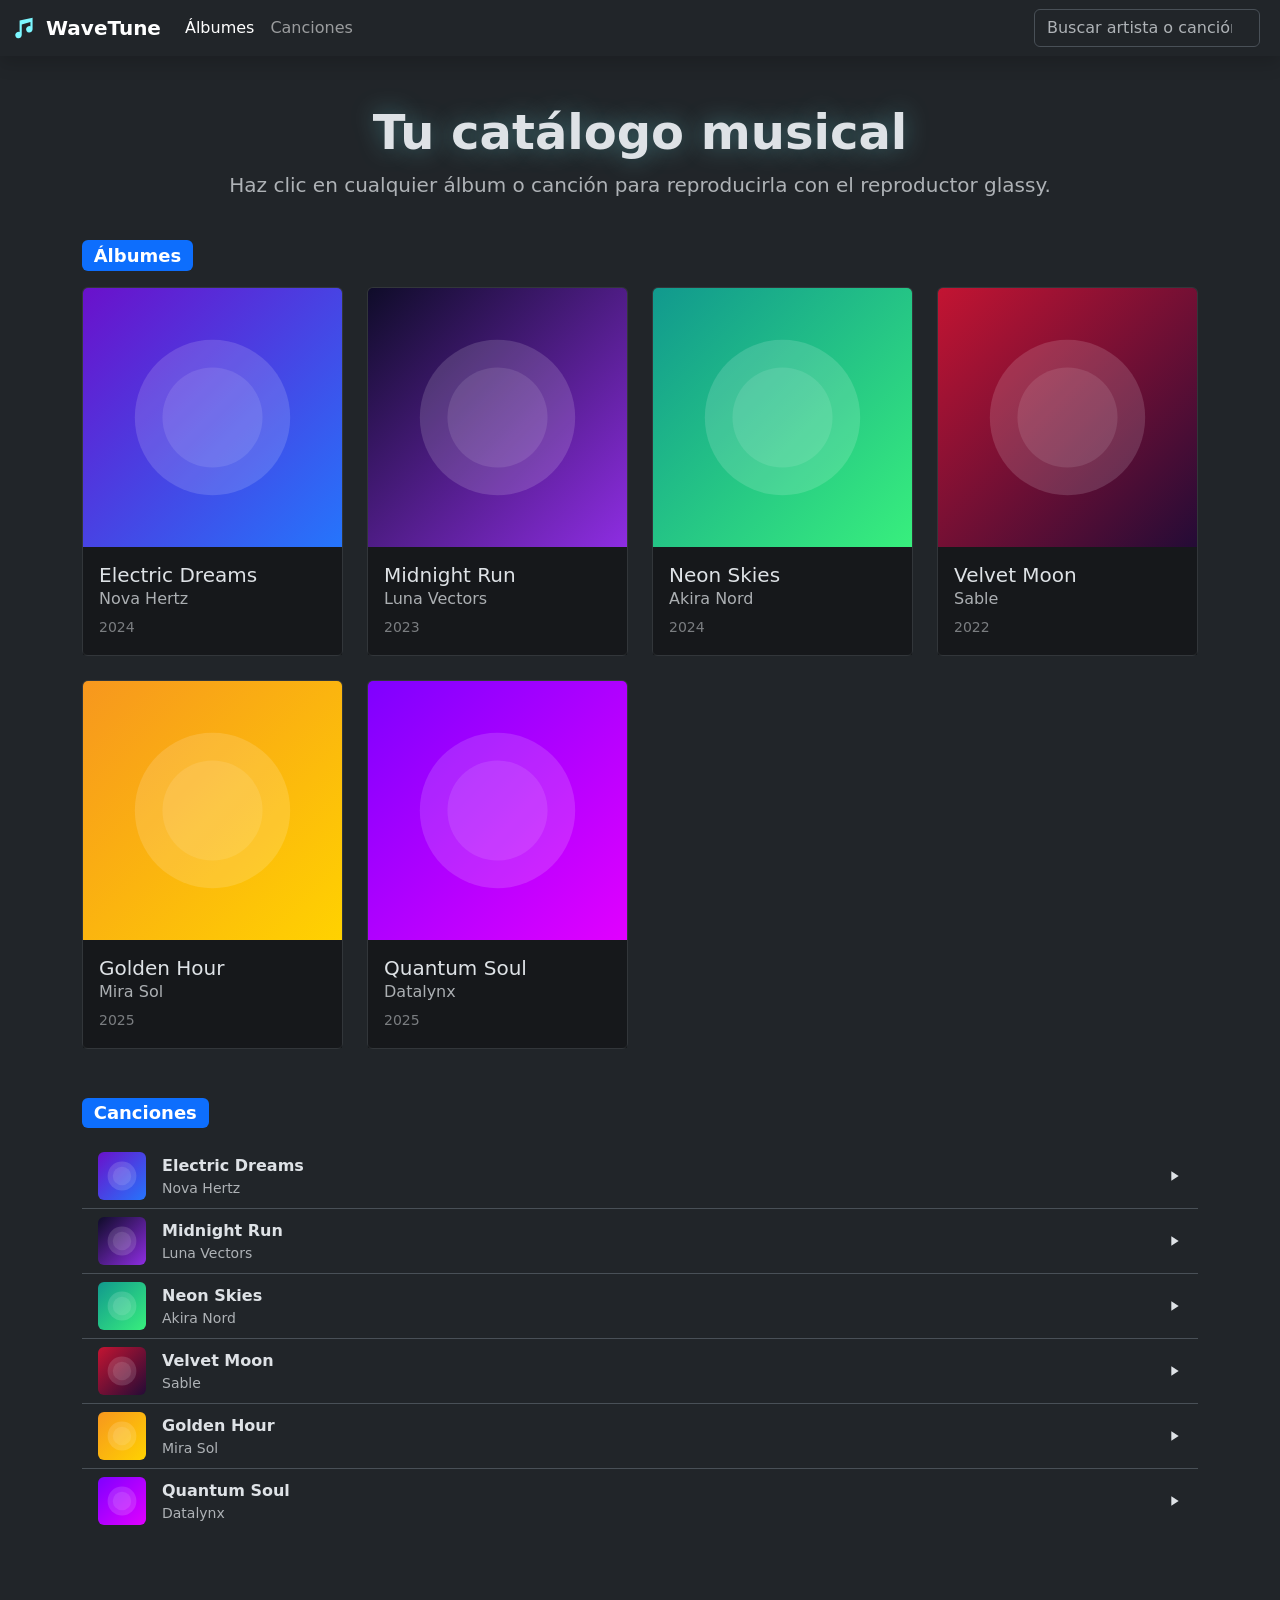
==== HTML/index.html @ 1a75ad68 "Initial commit: WaveTune" ====
<!doctype html>
<html lang="es" data-bs-theme="dark">
  <head>
    <meta charset="utf-8" />
    <meta name="viewport" content="width=device-width, initial-scale=1" />
    <meta
      name="description"
      content="WaveTune - catálogo musical con reproductor glassy"
    />
    <title>WaveTune · Música</title>
    <link
      href="../assets/dist/css/bootstrap.min.css"
      rel="stylesheet"
    />
    <link href="../css/music.css" rel="stylesheet" />
  </head>

  <body>
    <!-- Barra de navegación -->
    <nav class="navbar navbar-expand-md navbar-dark bg-dark sticky-top shadow">
      <div class="container-fluid">
        <a class="navbar-brand d-flex align-items-center gap-2" href="#">
          <svg width="26" height="26" viewBox="0 0 24 24" fill="#7cf7ff">
            <path d="M9 18.5a3 3 0 1 1-2-2.83V5l12-2.5v10.67a3 3 0 1 1-2-2.83V6.5L9 8.67z"/>
          </svg>
          <span class="fw-bold">WaveTune</span>
        </a>
        <button
          class="navbar-toggler"
          type="button"
          data-bs-toggle="collapse"
          data-bs-target="#nav"
          aria-controls="nav"
          aria-expanded="false"
          aria-label="Toggle navigation"
        >
          <span class="navbar-toggler-icon"></span>
        </button>
        <div class="collapse navbar-collapse" id="nav">
          <ul class="navbar-nav me-auto mb-2 mb-md-0">
            <li class="nav-item">
              <a class="nav-link active" aria-current="page" href="#albums">Álbumes</a>
            </li>
            <li class="nav-item">
              <a class="nav-link" href="#tracks">Canciones</a>
            </li>
          </ul>
          <form class="d-flex" role="search" onsubmit="return false">
            <input
              class="form-control me-2"
              id="buscar"
              type="search"
              placeholder="Buscar artista o canción"
              aria-label="Buscar"
            />
          </form>
        </div>
      </div>
    </nav>

    <main class="container py-4">
      <header class="py-4 text-center">
        <h1 class="display-5 fw-bold text-glow">Tu catálogo musical</h1>
        <p class="lead text-body-secondary">
          Haz clic en cualquier álbum o canción para reproducirla con el
          reproductor glassy.
        </p>
      </header>

      <!-- Sección Álbumes -->
      <section id="albums">
        <h2 class="h4 section-title mb-3">
          <span class="badge text-bg-primary">Álbumes</span>
        </h2>
        <div id="albumGrid" class="row row-cols-2 row-cols-md-3 row-cols-lg-4 g-4"></div>
      </section>

      <!-- Sección Canciones -->
      <section id="tracks" class="mt-5">
        <h2 class="h4 section-title mb-3">
          <span class="badge text-bg-primary">Canciones</span>
        </h2>
        <div id="trackList" class="list-group list-group-flush"></div>
      </section>
    </main>

    <!-- Reproductor glassy (fijo abajo) -->
    <div id="player" class="glass-player">
      <div class="glass-player__art">
        <img id="pArt" src="" alt="" draggable="false" />
      </div>
      <div class="glass-player__info">
        <div id="pTitle" class="fw-semibold">Elige una canción</div>
        <div id="pArtist" class="text-body-secondary small">—</div>
      </div>
      <div class="glass-player__controls">
        <button id="pPrev" class="gbtn" type="button" aria-label="Anterior">
          <svg width="20" height="20" viewBox="0 0 24 24" fill="currentColor"><path d="M6 6h2v12H6zM18 6l-8 6 8 6z"/></svg>
        </button>
        <button id="pPlay" class="gbtn gbtn--play" type="button" aria-label="Reproducir">
          <svg id="iPlay" width="24" height="24" viewBox="0 0 24 24" fill="currentColor"><path d="M8 5v14l11-7z"/></svg>
          <svg id="iPause" width="24" height="24" viewBox="0 0 24 24" fill="currentColor" style="display:none"><path d="M6 5h4v14H6zM14 5h4v14h-4z"/></svg>
        </button>
        <button id="pNext" class="gbtn" type="button" aria-label="Siguiente">
          <svg width="20" height="20" viewBox="0 0 24 24" fill="currentColor"><path d="M16 6h2v12h-2zM6 6l8 6-8 6z"/></svg>
        </button>
      </div>
      <div class="glass-player__timeline">
        <span id="pCurrent" class="time">0:00</span>
        <input id="pSeek" type="range" min="0" max="100" value="0" aria-label="Progreso" />
        <span id="pDuration" class="time">0:00</span>
      </div>
      <div class="glass-player__mute">
        <button id="pMute" class="gbtn" type="button" aria-label="Silenciar">
          <svg id="iVol" width="20" height="20" viewBox="0 0 24 24" fill="currentColor"><path d="M3 9v6h4l5 5V4L7 9H3z"/><path d="M16 8a5 5 0 0 1 0 8"/></svg>
          <svg id="iMute" width="20" height="20" viewBox="0 0 24 24" fill="currentColor" style="display:none"><path d="M3 9v6h4l5 5V4L7 9H3z"/><path d="M16 8l6 8M22 8l-6 8"/></svg>
        </button>
      </div>
    </div>

    <audio id="audio" preload="metadata"></audio>

    <script src="../assets/dist/js/bootstrap.bundle.min.js"></script>
    <script src="../js/catalog.js"></script>
    <script src="../js/music-player.js"></script>
  </body>
</html>
---- css/music.css ----
/* Estilos personalizados WaveTune */

body {
  padding-bottom: 120px; /* espacio para el reproductor fijo */
}

.text-glow {
  text-shadow: 0 0 24px rgba(124, 247, 255, 0.35);
}

.brand-icon {
  filter: drop-shadow(0 0 8px rgba(124, 247, 255, 0.6));
}

/* Tarjetas de álbum */
.album-card {
  cursor: pointer;
  transition: transform 0.18s ease, box-shadow 0.18s ease, border-color 0.18s ease;
  border: 1px solid rgba(255, 255, 255, 0.08);
}
.album-card:hover,
.album-card:focus-visible {
  transform: translateY(-4px);
  border-color: rgba(124, 247, 255, 0.45);
  box-shadow: 0 10px 30px rgba(0, 0, 0, 0.45);
}
.album-card img {
  height: 100%;
  object-fit: cover;
  aspect-ratio: 1 / 1;
}
.album-card .card-body {
  background: rgba(0, 0, 0, 0.35);
}

/* Item de canción */
.track-item {
  cursor: pointer;
}
.track-item.active {
  background: var(--bs-primary);
  border-color: var(--bs-primary);
}

/* ----------------------------------------------
   REPRODUCTOR GLASSY
---------------------------------------------- */
.glass-player {
  --glow: rgba(60, 60, 80, 0.9);
  --glow2: rgba(30, 30, 45, 0.95);

  position: fixed;
  left: 50%;
  bottom: 14px;
  transform: translateX(-50%);
  width: min(720px, calc(100vw - 28px));
  display: grid;
  grid-template-columns: auto 1fr auto;
  grid-template-areas:
    "art info mute"
    "art controls mute"
    "art timeline mute";
  gap: 4px 16px;
  align-items: center;
  padding: 12px 18px;
  border-radius: 22px;
  border: 1px solid rgba(255, 255, 255, 0.16);
  background:
    radial-gradient(120% 160% at 15% 0%, var(--glow) 0%, transparent 55%),
    radial-gradient(120% 160% at 85% 100%, var(--glow2) 0%, transparent 55%),
    rgba(24, 24, 32, 0.62);
  backdrop-filter: blur(18px) saturate(150%);
  -webkit-backdrop-filter: blur(18px) saturate(150%);
  box-shadow: 0 18px 50px rgba(0, 0, 0, 0.55);
  transition: background 0.6s ease, opacity 0.35s ease, transform 0.35s ease;
  opacity: 0;
  pointer-events: none;
  z-index: 1050;
}
.glass-player--active {
  opacity: 1;
  pointer-events: auto;
}

.glass-player__art {
  grid-area: art;
}
.glass-player__art img {
  width: 76px;
  height: 76px;
  border-radius: 16px;
  object-fit: cover;
  box-shadow: 0 6px 18px var(--glow);
}

.glass-player__info {
  grid-area: info;
  min-width: 0;
  overflow: hidden;
  text-overflow: ellipsis;
  white-space: nowrap;
}

.glass-player__controls {
  grid-area: controls;
  display: flex;
  align-items: center;
  gap: 10px;
}

.glass-player__timeline {
  grid-area: timeline;
  display: flex;
  align-items: center;
  gap: 10px;
}
.glass-player__timeline .time {
  font-size: 0.75rem;
  opacity: 0.8;
  font-variant-numeric: tabular-nums;
}
#pSeek {
  flex: 1;
  accent-color: var(--bs-primary);
}

.glass-player__mute {
  grid-area: mute;
  display: flex;
  justify-content: flex-end;
}

/* Botones del player */
.gbtn {
  display: inline-flex;
  align-items: center;
  justify-content: center;
  border: none;
  border-radius: 50%;
  color: #fff;
  background: rgba(255, 255, 255, 0.1);
  width: 40px;
  height: 40px;
  transition: background 0.15s ease, transform 0.15s ease;
}
.gbtn:hover {
  background: rgba(255, 255, 255, 0.2);
  transform: scale(1.06);
}
.gbtn--play {
  width: 52px;
  height: 52px;
  background: linear-gradient(135deg, var(--glow), var(--glow2));
  box-shadow: 0 6px 20px var(--glow);
}

@media (max-width: 576px) {
  .glass-player {
    grid-template-areas:
      "art info mute"
      "art timeline timeline"
      "art controls mute";
  }
  .gbtn--play {
    width: 44px;
    height: 44px;
  }
}
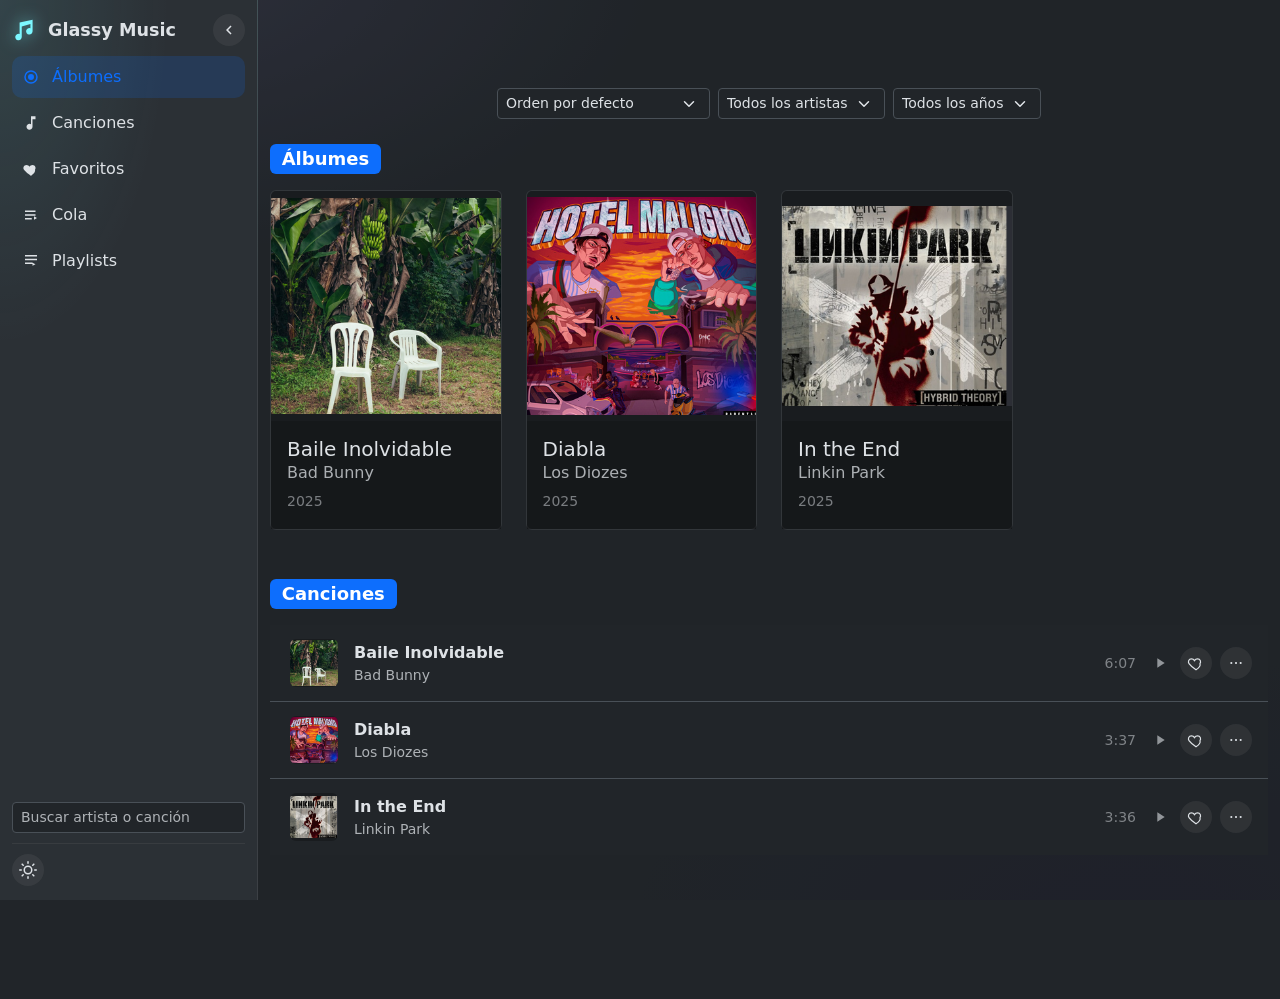
==== commit b0b8e15f: "Reestructurar WaveTune: catálogo real, PWA y reproductor completo - Sustituye los 6 álbumes de demos" ====
--- a/HTML/index.html
+++ b/HTML/index.html
@@ -7,7 +7,9 @@
       name="description"
       content="WaveTune - catálogo musical con reproductor glassy"
     />
-    <title>WaveTune · Música</title>
+    <meta name="theme-color" content="#181820" />
+    <title>Glassy_Music · Música</title>
+    <link rel="manifest" href="../manifest.webmanifest" />
     <link
       href="../assets/dist/css/bootstrap.min.css"
       rel="stylesheet"
@@ -16,56 +18,186 @@
   </head>
 
   <body>
-    <!-- Barra de navegación -->
-    <nav class="navbar navbar-expand-md navbar-dark bg-dark sticky-top shadow">
-      <div class="container-fluid">
-        <a class="navbar-brand d-flex align-items-center gap-2" href="#">
-          <svg width="26" height="26" viewBox="0 0 24 24" fill="#7cf7ff">
+    <!-- Barra lateral de navegación -->
+    <aside id="sidebar" class="sidebar" aria-label="Navegación principal">
+      <div class="sidebar__head">
+        <a class="sidebar__brand" href="#albums">
+          <svg class="brand-icon" width="26" height="26" viewBox="0 0 24 24" fill="#7cf7ff" aria-hidden="true">
             <path d="M9 18.5a3 3 0 1 1-2-2.83V5l12-2.5v10.67a3 3 0 1 1-2-2.83V6.5L9 8.67z"/>
           </svg>
-          <span class="fw-bold">WaveTune</span>
+          <span class="sidebar__label fw-bold">Glassy Music</span>
         </a>
         <button
-          class="navbar-toggler"
+          id="btnSidebar"
+          class="icon-btn sidebar__toggle"
           type="button"
-          data-bs-toggle="collapse"
-          data-bs-target="#nav"
-          aria-controls="nav"
-          aria-expanded="false"
-          aria-label="Toggle navigation"
+          aria-controls="sidebar"
+          aria-expanded="true"
+          aria-label="Plegar la barra lateral"
+          title="Plegar la barra lateral"
         >
-          <span class="navbar-toggler-icon"></span>
-        </button>
-        <div class="collapse navbar-collapse" id="nav">
-          <ul class="navbar-nav me-auto mb-2 mb-md-0">
-            <li class="nav-item">
-              <a class="nav-link active" aria-current="page" href="#albums">Álbumes</a>
-            </li>
-            <li class="nav-item">
-              <a class="nav-link" href="#tracks">Canciones</a>
-            </li>
-          </ul>
-          <form class="d-flex" role="search" onsubmit="return false">
-            <input
-              class="form-control me-2"
-              id="buscar"
-              type="search"
-              placeholder="Buscar artista o canción"
-              aria-label="Buscar"
-            />
-          </form>
-        </div>
-      </div>
-    </nav>
+          <svg width="18" height="18" viewBox="0 0 24 24" fill="currentColor" aria-hidden="true">
+            <path d="M15.4 7.4 14 6l-6 6 6 6 1.4-1.4L10.8 12z"/>
+          </svg>
+        </button>
+      </div>
+
+      <div class="sidebar__body">
+        <ul class="sidebar__list">
+          <li>
+            <a class="sidebar__link active" aria-current="page" href="#albums" data-label="Álbumes">
+              <svg width="18" height="18" viewBox="0 0 24 24" fill="currentColor" aria-hidden="true">
+                <path d="M12 3a9 9 0 1 0 0 18 9 9 0 0 0 0-18zm0 16a7 7 0 1 1 0-14 7 7 0 0 1 0 14zm0-11a4 4 0 1 0 0 8 4 4 0 0 0 0-8z"/>
+              </svg>
+              <span class="sidebar__label">Álbumes</span>
+            </a>
+          </li>
+          <li>
+            <a class="sidebar__link" href="#tracks" data-label="Canciones">
+              <svg width="18" height="18" viewBox="0 0 24 24" fill="currentColor" aria-hidden="true">
+                <path d="M12 3v10.55A4 4 0 1 0 14 17V7h4V3h-6z"/>
+              </svg>
+              <span class="sidebar__label">Canciones</span>
+            </a>
+          </li>
+          <li>
+            <button
+              class="sidebar__link"
+              id="navFavs"
+              type="button"
+              aria-pressed="false"
+              data-label="Favoritos"
+              title="Mostrar solo favoritos"
+            >
+              <svg width="18" height="18" viewBox="0 0 24 24" fill="currentColor" aria-hidden="true">
+                <path d="M12 21s-6.7-4.35-9.33-8.06C.9 10.36 2.4 6.5 5.9 6.5c1.9 0 3.3 1.05 4.1 2.35.8-1.3 2.2-2.35 4.1-2.35 3.5 0 5 3.86 3.23 6.44C18.7 16.65 12 21 12 21z"/>
+              </svg>
+              <span class="sidebar__label">Favoritos</span>
+            </button>
+          </li>
+          <li>
+            <button
+              class="sidebar__link"
+              id="btnQueue"
+              type="button"
+              data-bs-toggle="offcanvas"
+              data-bs-target="#offcanvasQueue"
+              aria-controls="offcanvasQueue"
+              data-label="Cola"
+            >
+              <svg width="18" height="18" viewBox="0 0 24 24" fill="currentColor" aria-hidden="true">
+                <path d="M4 6h14v2H4V6zm0 5h14v2H4v-2zm0 5h9v2H4v-2zm12-2.5 4 2.4-4 2.4v-4.8z"/>
+              </svg>
+              <span class="sidebar__label">Cola</span>
+              <span id="queueBadge" class="badge rounded-pill text-bg-primary ms-auto" style="display:none">0</span>
+            </button>
+          </li>
+          <li>
+            <button
+              class="sidebar__link"
+              type="button"
+              data-bs-toggle="offcanvas"
+              data-bs-target="#offcanvasPlaylists"
+              aria-controls="offcanvasPlaylists"
+              data-label="Playlists"
+            >
+              <svg width="18" height="18" viewBox="0 0 24 24" fill="currentColor" aria-hidden="true">
+                <path d="M4 6h16V4H4zM4 11h16V9H4zM4 16h10v-2H4zM14 18.2v-4l4 2z"/>
+              </svg>
+              <span class="sidebar__label">Playlists</span>
+            </button>
+          </li>
+        </ul>
+      </div>
+
+      <form class="sidebar__search" role="search" onsubmit="return false">
+        <button
+          id="btnSearchMini"
+          class="icon-btn sidebar__mini"
+          type="button"
+          data-label="Buscar"
+          aria-label="Buscar"
+          title="Buscar"
+          tabindex="-1"
+        >
+          <svg width="18" height="18" viewBox="0 0 24 24" fill="none" stroke="currentColor" stroke-width="2" stroke-linecap="round" aria-hidden="true">
+            <circle cx="11" cy="11" r="7"/>
+            <path d="m20 20-3.6-3.6"/>
+          </svg>
+        </button>
+        <input
+          class="form-control form-control-sm sidebar__input"
+          id="buscar"
+          type="search"
+          placeholder="Buscar artista o canción"
+          aria-label="Buscar"
+        />
+      </form>
+
+      <div class="sidebar__foot">
+        <button
+          id="btnTheme"
+          class="icon-btn"
+          type="button"
+          data-label="Cambiar tema"
+          aria-label="Cambiar entre tema claro y oscuro"
+          title="Cambiar tema"
+        >
+          <svg id="iSun" width="18" height="18" viewBox="0 0 24 24" fill="none" stroke="currentColor" stroke-width="2" stroke-linecap="round">
+            <circle cx="12" cy="12" r="5" fill="none"/>
+            <path d="M12 1v2M12 21v2M4.22 4.22l1.42 1.42M18.36 18.36l1.42 1.42M1 12h2M21 12h2M4.22 19.78l1.42-1.42M18.36 5.64l1.42-1.42"/>
+          </svg>
+          <svg id="iMoon" width="18" height="18" viewBox="0 0 24 24" fill="none" stroke="currentColor" stroke-width="2" stroke-linecap="round" stroke-linejoin="round" style="display:none">
+            <path d="M21 12.79A9 9 0 1 1 11.21 3 7 7 0 0 0 21 12.79z"/>
+          </svg>
+        </button>
+      </div>
+    </aside>
+    <div id="sbBackdrop" class="sidebar-backdrop" hidden></div>
+    <button
+      id="btnSidebarFab"
+      class="icon-btn sidebar-fab"
+      type="button"
+      aria-controls="sidebar"
+      aria-expanded="false"
+      aria-label="Abrir la barra lateral"
+      title="Abrir menú"
+    >
+      <svg width="20" height="20" viewBox="0 0 24 24" fill="currentColor" aria-hidden="true">
+        <path d="M3 6h18v2H3V6zm0 5h18v2H3v-2zm0 5h18v2H3v-2z"/>
+      </svg>
+    </button>
 
     <main class="container py-4">
       <header class="py-4 text-center">
-        <h1 class="display-5 fw-bold text-glow">Tu catálogo musical</h1>
         <p class="lead text-body-secondary">
-          Haz clic en cualquier álbum o canción para reproducirla con el
-          reproductor glassy.
+
         </p>
       </header>
+
+      <!-- Filtros y ordenación -->
+      <div class="row g-2 justify-content-center mb-4 filter-bar" role="group" aria-label="Filtros y ordenación">
+        <div class="col-auto">
+          <select id="fSort" class="form-select form-select-sm" aria-label="Ordenar">
+            <option value="default">Orden por defecto</option>
+            <option value="title">Título A-Z</option>
+            <option value="artist">Artista A-Z</option>
+            <option value="year-desc">Año (recientes primero)</option>
+            <option value="year-asc">Año (antiguos primero)</option>
+            <option value="duration">Duración</option>
+          </select>
+        </div>
+        <div class="col-auto">
+          <select id="fArtist" class="form-select form-select-sm" aria-label="Filtrar por artista">
+            <option value="">Todos los artistas</option>
+          </select>
+        </div>
+        <div class="col-auto">
+          <select id="fYear" class="form-select form-select-sm" aria-label="Filtrar por año">
+            <option value="">Todos los años</option>
+          </select>
+        </div>
+      </div>
 
       <!-- Sección Álbumes -->
       <section id="albums">
@@ -85,40 +217,102 @@
     </main>
 
     <!-- Reproductor glassy (fijo abajo) -->
-    <div id="player" class="glass-player">
+    <div id="player" class="glass-player" role="region" aria-label="Reproductor">
+      <button id="pExpandToggle" class="gbtn glass-player__expand-toggle" type="button" aria-label="Ampliar reproductor" title="Ampliar reproductor" aria-expanded="false" aria-controls="player">
+        <svg id="iExpand" width="20" height="20" viewBox="0 0 24 24" fill="none" stroke="currentColor" stroke-width="2.4" stroke-linecap="round" stroke-linejoin="round" aria-hidden="true">
+          <polyline points="6 15 12 9 18 15"/>
+        </svg>
+        <svg id="iCollapse" width="20" height="20" viewBox="0 0 24 24" fill="none" stroke="currentColor" stroke-width="2.4" stroke-linecap="round" stroke-linejoin="round" style="display:none" aria-hidden="true">
+          <polyline points="6 9 12 15 18 9"/>
+        </svg>
+      </button>
+
+      <!-- Cola upcoming: solo visible en el layout ampliado -->
+      <div class="glass-player__queue" id="pQueuePanel">
+        <h2 class="glass-player__queue-title">A continuación</h2>
+        <div id="pQueueList" class="glass-player__queue-list"></div>
+      </div>
+
       <div class="glass-player__art">
-        <img id="pArt" src="" alt="" draggable="false" />
+        <img id="pArt" src="" alt="Portada del álbum" draggable="false" tabindex="0" role="button" aria-label="Ampliar reproductor" />
+        <span id="pLive" class="visually-hidden" aria-live="polite"></span>
       </div>
       <div class="glass-player__info">
         <div id="pTitle" class="fw-semibold">Elige una canción</div>
         <div id="pArtist" class="text-body-secondary small">—</div>
       </div>
       <div class="glass-player__controls">
+        <button id="pShuffle" class="gbtn" type="button" aria-label="Aleatorio" title="Aleatorio desactivado" aria-pressed="false">
+          <svg width="20" height="20" viewBox="0 0 24 24" fill="currentColor" aria-hidden="true">
+            <path d="M10.59 9.17 5.41 4 4 5.41l5.17 5.17 1.42-1.41zM14.5 4l2.04 2.04L4 18.59 5.41 20 17.96 7.46 20 9.5V4h-5.5zm.33 9.41-1.41 1.41 3.13 3.13L14.5 20H20v-5.5l-2.04 2.04-3.13-3.13z"/>
+          </svg>
+        </button>
         <button id="pPrev" class="gbtn" type="button" aria-label="Anterior">
-          <svg width="20" height="20" viewBox="0 0 24 24" fill="currentColor"><path d="M6 6h2v12H6zM18 6l-8 6 8 6z"/></svg>
+          <svg width="20" height="20" viewBox="0 0 24 24" fill="currentColor" aria-hidden="true"><path d="M6 6h2v12H6zM18 6l-8 6 8 6z"/></svg>
         </button>
         <button id="pPlay" class="gbtn gbtn--play" type="button" aria-label="Reproducir">
-          <svg id="iPlay" width="24" height="24" viewBox="0 0 24 24" fill="currentColor"><path d="M8 5v14l11-7z"/></svg>
-          <svg id="iPause" width="24" height="24" viewBox="0 0 24 24" fill="currentColor" style="display:none"><path d="M6 5h4v14H6zM14 5h4v14h-4z"/></svg>
+          <svg id="iPlay" width="24" height="24" viewBox="0 0 24 24" fill="currentColor" aria-hidden="true"><path d="M8 5v14l11-7z"/></svg>
+          <svg id="iPause" width="24" height="24" viewBox="0 0 24 24" fill="currentColor" style="display:none" aria-hidden="true"><path d="M6 5h4v14H6zM14 5h4v14h-4z"/></svg>
         </button>
         <button id="pNext" class="gbtn" type="button" aria-label="Siguiente">
-          <svg width="20" height="20" viewBox="0 0 24 24" fill="currentColor"><path d="M16 6h2v12h-2zM6 6l8 6-8 6z"/></svg>
-        </button>
+          <svg width="20" height="20" viewBox="0 0 24 24" fill="currentColor" aria-hidden="true"><path d="M16 6h2v12h-2zM6 6l8 6-8 6z"/></svg>
+        </button>
+        <button id="pRepeat" class="gbtn" type="button" aria-label="Repetición" title="Repetición desactivada" aria-pressed="false">
+          <svg width="20" height="20" viewBox="0 0 24 24" fill="currentColor" aria-hidden="true">
+            <path d="M7 7h10v3l4-4-4-4v3H5v6h2V7zm10 10H7v-3l-4 4 4 4v-3h12v-6h-2v4z"/>
+          </svg>
+          <span id="pRepeatOne" class="gbtn__badge" style="display:none" aria-hidden="true">1</span>
+        </button>
+      </div>
+      <div class="glass-player__viz">
+        <canvas id="pViz" aria-hidden="true"></canvas>
       </div>
       <div class="glass-player__timeline">
         <span id="pCurrent" class="time">0:00</span>
         <input id="pSeek" type="range" min="0" max="100" value="0" aria-label="Progreso" />
         <span id="pDuration" class="time">0:00</span>
       </div>
-      <div class="glass-player__mute">
+      <div class="glass-player__side">
+        <input id="pVol" type="range" min="0" max="100" value="80" aria-label="Volumen" title="Volumen" />
         <button id="pMute" class="gbtn" type="button" aria-label="Silenciar">
-          <svg id="iVol" width="20" height="20" viewBox="0 0 24 24" fill="currentColor"><path d="M3 9v6h4l5 5V4L7 9H3z"/><path d="M16 8a5 5 0 0 1 0 8"/></svg>
-          <svg id="iMute" width="20" height="20" viewBox="0 0 24 24" fill="currentColor" style="display:none"><path d="M3 9v6h4l5 5V4L7 9H3z"/><path d="M16 8l6 8M22 8l-6 8"/></svg>
+          <svg id="iVol" width="20" height="20" viewBox="0 0 24 24" fill="currentColor" aria-hidden="true"><path d="M3 9v6h4l5 5V4L7 9H3z"/><path d="M16 8a5 5 0 0 1 0 8"/></svg>
+          <svg id="iMute" width="20" height="20" viewBox="0 0 24 24" fill="currentColor" style="display:none" aria-hidden="true"><path d="M3 9v6h4l5 5V4L7 9H3z"/><path d="M16 8l6 8M22 8l-6 8"/></svg>
         </button>
       </div>
     </div>
 
+    <!-- Cola de reproducción -->
+    <div class="offcanvas offcanvas-end" tabindex="-1" id="offcanvasQueue" aria-labelledby="offcanvasQueueLabel">
+      <div class="offcanvas-header">
+        <h5 class="offcanvas-title" id="offcanvasQueueLabel">Cola de reproducción</h5>
+        <button type="button" class="btn-close" data-bs-dismiss="offcanvas" aria-label="Cerrar"></button>
+      </div>
+      <div class="offcanvas-body">
+        <p class="small text-body-secondary">Arrastra para reordenar las canciones.</p>
+        <ul id="queueList" class="list-unstyled queue-list m-0"></ul>
+      </div>
+    </div>
+
+    <!-- Playlists -->
+    <div class="offcanvas offcanvas-end" tabindex="-1" id="offcanvasPlaylists" aria-labelledby="offcanvasPlaylistsLabel">
+      <div class="offcanvas-header">
+        <h5 class="offcanvas-title" id="offcanvasPlaylistsLabel">Mis playlists</h5>
+        <button type="button" class="btn-close" data-bs-dismiss="offcanvas" aria-label="Cerrar"></button>
+      </div>
+      <div class="offcanvas-body">
+        <div class="input-group input-group-sm mb-2">
+          <input id="plName" class="form-control" type="text" placeholder="Nombre de la playlist" aria-label="Nombre de la playlist" />
+          <button id="plCreate" class="btn btn-primary" type="button">Crear</button>
+        </div>
+        <p id="plPending" class="small text-body-secondary d-none mb-2"></p>
+        <div id="plList"></div>
+      </div>
+    </div>
+
+    <div id="wtToast" class="wt-toast" role="status" aria-live="polite"></div>
+
     <audio id="audio" preload="metadata"></audio>
+    <audio id="preload" preload="auto"></audio>
 
     <script src="../assets/dist/js/bootstrap.bundle.min.js"></script>
     <script src="../js/catalog.js"></script>
--- a/css/music.css
+++ b/css/music.css
@@ -1,7 +1,234 @@
 /* Estilos personalizados WaveTune */
 
+:root {
+  --sb-w: 258px;        /* ancho de la barra lateral desplegada */
+  --sb-mini: 68px;      /* ancho de la barra lateral plegada */
+  --sb-shift: var(--sb-w);
+  --sb-ease: 0.22s cubic-bezier(0.4, 0, 0.2, 1);
+  --glow: rgba(60, 60, 80, 0.9);
+  --glow2: rgba(30, 30, 45, 0.95);
+}
+
+html.sb-collapsed {
+  --sb-shift: var(--sb-mini);
+}
+
+html,
 body {
+  min-height: 100%;
+}
+
+body {
+  position: relative;
+  padding-left: var(--sb-shift);
   padding-bottom: 120px; /* espacio para el reproductor fijo */
+  transition: padding-left var(--sb-ease);
+  isolation: isolate;
+}
+
+/* Fondo ambiental: sigue los colores dominantes del álbum actual,
+   igual que el degradado del reproductor glassy */
+body::before {
+  content: "";
+  position: fixed;
+  inset: 0;
+  z-index: -1;
+  background:
+    radial-gradient(65% 55% at 12% -5%, var(--glow) 0%, transparent 60%),
+    radial-gradient(65% 55% at 88% 105%, var(--glow2) 0%, transparent 60%),
+    var(--bs-body-bg, #121212);
+  opacity: 0.55;
+  transition: background 0.8s ease;
+  pointer-events: none;
+}
+
+/* ----------------------------------------------
+   BARRA LATERAL
+---------------------------------------------- */
+.sidebar {
+  position: fixed;
+  top: 0;
+  bottom: 0;
+  left: 0;
+  z-index: 1040;
+  width: var(--sb-w);
+  display: flex;
+  flex-direction: column;
+  gap: 10px;
+  padding: 14px 12px;
+  overflow: hidden;
+  border-right: 1px solid rgba(255, 255, 255, 0.08);
+  background:
+    radial-gradient(120% 70% at 0% 0%, rgba(124, 247, 255, 0.1) 0%, transparent 55%),
+    var(--bs-tertiary-bg);
+  transition: width var(--sb-ease), transform var(--sb-ease), box-shadow var(--sb-ease);
+}
+
+.sidebar__head {
+  flex: 0 0 auto;
+  display: flex;
+  align-items: center;
+  gap: 8px;
+}
+
+.sidebar__brand {
+  display: flex;
+  align-items: center;
+  gap: 10px;
+  min-width: 0;
+  font-size: 1.1rem;
+  color: inherit;
+  text-decoration: none;
+}
+
+.sidebar__toggle {
+  margin-left: auto;
+  transition: transform var(--sb-ease);
+}
+
+html.sb-collapsed .sidebar {
+  width: var(--sb-mini);
+}
+
+html.sb-collapsed .sidebar__toggle {
+  transform: rotate(180deg);
+}
+
+/* Etiquetas de texto: se pliegan a ancho 0 */
+.sidebar__label {
+  display: block;
+  overflow: hidden;
+  white-space: nowrap;
+  transition: opacity 0.15s ease, width var(--sb-ease);
+}
+
+html.sb-collapsed .sidebar__label {
+  width: 0;
+  opacity: 0;
+  pointer-events: none;
+}
+
+.sidebar__body {
+  flex: 1 1 auto;
+  min-height: 0;
+  overflow-x: hidden;
+  overflow-y: auto;
+}
+
+.sidebar__list {
+  list-style: none;
+  display: flex;
+  flex-direction: column;
+  gap: 4px;
+  margin: 0;
+  padding: 0;
+}
+
+.sidebar__link {
+  position: relative;
+  display: flex;
+  align-items: center;
+  gap: 12px;
+  width: 100%;
+  padding: 9px 10px;
+  border: 0;
+  border-radius: 10px;
+  background: none;
+  color: var(--bs-body-color);
+  text-align: left;
+  text-decoration: none;
+  transition: background 0.15s ease, color 0.15s ease, padding var(--sb-ease);
+}
+
+.sidebar__link:hover {
+  background: rgba(127, 127, 127, 0.15);
+  color: var(--bs-emphasis-color);
+}
+
+.sidebar__link.active,
+.sidebar__link.is-on {
+  background: rgba(var(--bs-primary-rgb), 0.16);
+  color: var(--bs-primary);
+}
+
+html.sb-collapsed .sidebar__link {
+  justify-content: center;
+  padding-left: 0;
+  padding-right: 0;
+}
+
+html.sb-collapsed #queueBadge {
+  position: absolute;
+  top: 3px;
+  right: 5px;
+  padding: 0 4px;
+  font-size: 0.55rem;
+}
+
+/* Buscador */
+.sidebar__search {
+  flex: 0 0 auto;
+  display: flex;
+}
+
+.sidebar__input {
+  width: 100%;
+}
+
+/* `.icon-btn` define display más abajo, así que se sube la especificidad */
+.icon-btn.sidebar__mini {
+  display: none;
+  width: 100%;
+  height: 32px;
+  border-radius: 10px;
+}
+
+html.sb-collapsed .icon-btn.sidebar__mini {
+  display: inline-flex;
+}
+
+html.sb-collapsed .sidebar__input {
+  display: none;
+}
+
+/* Pie con el cambio de tema */
+.sidebar__foot {
+  flex: 0 0 auto;
+  display: flex;
+  padding-top: 10px;
+  border-top: 1px solid rgba(127, 127, 127, 0.15);
+}
+
+html.sb-collapsed .sidebar__foot {
+  justify-content: center;
+}
+
+/* Velo para el modo off-canvas en móvil */
+.sidebar-backdrop {
+  position: fixed;
+  inset: 0;
+  z-index: 1030;
+  background: rgba(0, 0, 0, 0.5);
+  opacity: 0;
+  transition: opacity 0.2s ease;
+}
+
+.sidebar-backdrop[hidden] {
+  display: none;
+}
+
+.sidebar-backdrop.show {
+  opacity: 1;
+}
+
+/* Botón flotante que abre la barra en móvil */
+.icon-btn.sidebar-fab {
+  display: none;
+  position: fixed;
+  top: 14px;
+  left: 14px;
+  z-index: 1020;
+  background: rgba(127, 127, 127, 0.25);
 }
 
 .text-glow {
@@ -10,6 +237,20 @@
 
 .brand-icon {
   filter: drop-shadow(0 0 8px rgba(124, 247, 255, 0.6));
+}
+
+:focus-visible {
+  outline: 2px solid var(--bs-primary);
+  outline-offset: 2px;
+}
+
+.min-w-0 {
+  min-width: 0;
+}
+
+/* Barra de filtros */
+.filter-bar .form-select {
+  min-width: 9rem;
 }
 
 /* Tarjetas de álbum */
@@ -24,31 +265,91 @@
   border-color: rgba(124, 247, 255, 0.45);
   box-shadow: 0 10px 30px rgba(0, 0, 0, 0.45);
 }
+/* Las carátulas no siempre son cuadradas: `contain` las muestra enteras
+   sobre el fondo de la tarjeta en lugar de recortar los bordes. */
 .album-card img {
   height: 100%;
-  object-fit: cover;
+  object-fit: contain;
   aspect-ratio: 1 / 1;
+  background: rgba(0, 0, 0, 0.25);
 }
 .album-card .card-body {
   background: rgba(0, 0, 0, 0.35);
+}
+.album-card__menu {
+  position: absolute;
+  top: 8px;
+  right: 8px;
+  opacity: 0;
+  transition: opacity 0.15s ease;
+}
+.album-card:hover .album-card__menu,
+.album-card:focus-within .album-card__menu {
+  opacity: 1;
 }
 
 /* Item de canción */
 .track-item {
   cursor: pointer;
+  flex-wrap: wrap;
 }
 .track-item.active {
   background: var(--bs-primary);
   border-color: var(--bs-primary);
+  color: #fff;
+}
+.track-item.active .text-body-secondary,
+.track-item.active .text-body-tertiary,
+.track-item.active .track-dur {
+  color: rgba(255, 255, 255, 0.75) !important;
+}
+.track-play {
+  background: none;
+  border: 0;
+  padding: 6px 4px;
+  color: inherit;
+  border-radius: 8px;
+}
+.track-play:hover {
+  background: rgba(127, 127, 127, 0.12);
+}
+.track-play-icon {
+  max-width: 18px;
+  max-height: 18px;
+  opacity: 0.6;
+}
+.track-dur {
+  min-width: 42px;
+  text-align: right;
+  font-variant-numeric: tabular-nums;
+}
+
+/* Botones de icono pequeños */
+.icon-btn {
+  display: inline-flex;
+  align-items: center;
+  justify-content: center;
+  border: none;
+  border-radius: 50%;
+  color: inherit;
+  background: rgba(127, 127, 127, 0.15);
+  width: 32px;
+  height: 32px;
+  flex: 0 0 auto;
+  transition: background 0.15s ease, transform 0.15s ease;
+}
+.icon-btn:hover {
+  background: rgba(127, 127, 127, 0.3);
+  transform: scale(1.08);
+}
+.icon-btn--danger:hover {
+  color: #ff6b6b;
 }
 
 /* ----------------------------------------------
    REPRODUCTOR GLASSY
 ---------------------------------------------- */
 .glass-player {
-  --glow: rgba(60, 60, 80, 0.9);
-  --glow2: rgba(30, 30, 45, 0.95);
-
   position: fixed;
   left: 50%;
   bottom: 14px;
@@ -76,6 +377,12 @@
   opacity: 0;
   pointer-events: none;
   z-index: 1050;
+  color: #fff; /* el player siempre va sobre cristal oscuro */
+}
+.glass-player .text-body-secondary,
+.glass-player .text-body-tertiary,
+.glass-player .time {
+  color: rgba(255, 255, 255, 0.75) !important;
 }
 .glass-player--active {
   opacity: 1;
@@ -89,8 +396,16 @@
   width: 76px;
   height: 76px;
   border-radius: 16px;
-  object-fit: cover;
+  object-fit: contain;
+  background: rgba(0, 0, 0, 0.25);
   box-shadow: 0 6px 18px var(--glow);
+}
+.glass-player--playing .glass-player__art img {
+  animation: wtSpin 9s linear infinite;
+}
+@keyframes wtSpin {
+  from { transform: rotate(0deg); }
+  to { transform: rotate(360deg); }
 }
 
 .glass-player__info {
@@ -124,14 +439,21 @@
   accent-color: var(--bs-primary);
 }
 
-.glass-player__mute {
+.glass-player__side {
   grid-area: mute;
   display: flex;
+  align-items: center;
   justify-content: flex-end;
+  gap: 8px;
+}
+#pVol {
+  width: 72px;
+  accent-color: var(--bs-primary);
 }
 
 /* Botones del player */
 .gbtn {
+  position: relative;
   display: inline-flex;
   align-items: center;
   justify-content: center;
@@ -147,11 +469,447 @@
   background: rgba(255, 255, 255, 0.2);
   transform: scale(1.06);
 }
+.gbtn.is-on {
+  color: #7cf7ff;
+  box-shadow: 0 0 0 2px #7cf7ff inset;
+}
 .gbtn--play {
   width: 52px;
   height: 52px;
   background: linear-gradient(135deg, var(--glow), var(--glow2));
   box-shadow: 0 6px 20px var(--glow);
+}
+.gbtn__badge {
+  position: absolute;
+  top: -2px;
+  right: -2px;
+  font-size: 0.6rem;
+  line-height: 1.3;
+  width: 15px;
+  height: 15px;
+  border-radius: 50%;
+  background: #7cf7ff;
+  color: #111;
+  display: inline-flex;
+  align-items: center;
+  justify-content: center;
+}
+
+/* Cola de reproducción */
+.queue-list {
+  display: flex;
+  flex-direction: column;
+  gap: 6px;
+}
+.queue-item {
+  padding: 8px 10px;
+  border: 1px solid rgba(127, 127, 127, 0.14);
+  border-radius: 12px;
+  cursor: grab;
+  transition: opacity 0.15s ease;
+}
+.queue-item.is-current {
+  border-color: var(--bs-primary);
+  background: rgba(var(--bs-primary-rgb), 0.12);
+}
+.queue-item.dragging {
+  opacity: 0.4;
+}
+.queue-item.drag-before {
+  border-top: 2px solid var(--bs-primary);
+}
+.queue-item.drag-after {
+  border-bottom: 2px solid var(--bs-primary);
+}
+.queue-grip {
+  color: var(--bs-secondary-color);
+  display: inline-flex;
+  align-items: center;
+}
+.queue-art {
+  flex: 0 0 auto;
+}
+/* Miniaturas de listas: las carátulas reales no son cuadradas */
+.track-thumb {
+  object-fit: contain;
+  background: rgba(0, 0, 0, 0.25);
+  flex: 0 0 auto;
+}
+.queue-info {
+  min-width: 0;
+  overflow: hidden;
+}
+.queue-title {
+  overflow: hidden;
+  text-overflow: ellipsis;
+  white-space: nowrap;
+}
+.queue-now {
+  flex: 0 0 auto;
+}
+
+/* Playlists */
+.pl-item {
+  padding: 10px 8px;
+  border: 1px solid rgba(127, 127, 127, 0.14);
+  border-radius: 12px;
+  margin-bottom: 8px;
+}
+.pl-info {
+  min-width: 0;
+  overflow: hidden;
+}
+
+/* Botón para ampliar/reducir */
+.glass-player__expand-toggle {
+  position: absolute;
+  top: 10px;
+  right: 10px;
+  width: 30px;
+  height: 30px;
+  z-index: 2;
+}
+
+/* Cola: oculta por completo mientras el reproductor va reducido */
+.glass-player__queue {
+  display: none;
+}
+
+/* Canvas de visualizador todavía sin uso: se colapsa para que no genere una
+   fila implícita extra en la rejilla del reproductor */
+.glass-player__viz {
+  display: none;
+}
+
+/* Con el reproductor a pantalla completa la página no debe hacer scroll */
+body.player-expanded {
+  overflow: hidden;
+}
+
+/* ----------------------------------------------
+   REPRODUCTOR AMPLIADO (pantalla completa)
+---------------------------------------------- */
+.glass-player--expanded {
+  inset: 0;
+  left: 0;
+  bottom: 0;
+  transform: none;
+  width: 100vw;
+  height: 100dvh;
+  max-height: 100dvh;
+  border-radius: 0;
+  border: none;
+  padding: 56px clamp(20px, 4vw, 64px) 32px;
+  grid-template-columns: minmax(220px, 320px) 1fr minmax(220px, 320px);
+  grid-template-rows: minmax(0, 1fr) minmax(0, 1fr) auto auto auto;
+  grid-template-areas:
+    "queue art volume"
+    "queue art volume"
+    "queue info volume"
+    "controls controls controls"
+    "timeline timeline timeline";
+  gap: 10px 32px;
+  align-items: stretch;
+  overflow: hidden;
+}
+
+/* Cola a la izquierda */
+.glass-player--expanded .glass-player__queue {
+  grid-area: queue;
+  display: flex;
+  flex-direction: column;
+  min-height: 0;
+  border-right: 1px solid rgba(255, 255, 255, 0.1);
+  padding-right: 24px;
+}
+.glass-player__queue-title {
+  font-size: 0.78rem;
+  text-transform: uppercase;
+  letter-spacing: 0.06em;
+  opacity: 0.65;
+  margin-bottom: 14px;
+  flex: none;
+}
+.glass-player__queue-list {
+  overflow-y: auto;
+  display: flex;
+  flex-direction: column;
+  gap: 6px;
+  min-height: 0;
+}
+
+/* Items de la cola del layout ampliado. Se scopean con su propia clase para
+   no chocar con el drag & drop de `.queue-item` en el offcanvas. */
+.queue-item--next {
+  display: flex;
+  align-items: center;
+  gap: 12px;
+  width: 100%;
+  padding: 8px 10px;
+  border: 0;
+  border-radius: 12px;
+  background: transparent;
+  color: inherit;
+  text-align: left;
+  cursor: pointer;
+  transition: background 0.15s ease;
+}
+.queue-item--next:hover,
+.queue-item--next:focus-visible {
+  background: rgba(255, 255, 255, 0.08);
+}
+/* Foco suave sobre la canción en reproducción dentro de la lista */
+.queue-item--next.is-current {
+  background: rgba(var(--bs-primary-rgb), 0.14);
+  box-shadow: inset 0 0 0 1px rgba(var(--bs-primary-rgb), 0.35);
+}
+.queue-item--next.is-current:hover,
+.queue-item--next.is-current:focus-visible {
+  background: rgba(var(--bs-primary-rgb), 0.2);
+}
+.queue-item--next.is-current .queue-item__num {
+  opacity: 1;
+  color: var(--bs-primary);
+}
+.queue-item--next.is-current .queue-item__artist {
+  opacity: 0.85;
+  color: var(--bs-primary);
+}
+/* Ecualizador animado en la canción en reproducción */
+.queue-item__bars {
+  display: inline-flex;
+  align-items: flex-end;
+  gap: 2px;
+  height: 12px;
+  width: 20px;
+  justify-content: center;
+}
+.queue-item__bars i {
+  width: 3px;
+  border-radius: 2px;
+  background: var(--bs-primary);
+  animation: queue-bar 0.9s ease-in-out infinite;
+}
+.queue-item__bars i:nth-child(1) {
+  height: 6px;
+  animation-delay: -0.45s;
+}
+.queue-item__bars i:nth-child(2) {
+  height: 11px;
+  animation-delay: -0.15s;
+}
+.queue-item__bars i:nth-child(3) {
+  height: 8px;
+}
+@keyframes queue-bar {
+  0%,
+  100% {
+    transform: scaleY(0.4);
+  }
+  50% {
+    transform: scaleY(1);
+  }
+}
+@media (prefers-reduced-motion: reduce) {
+  .queue-item__bars i {
+    animation: none;
+  }
+}
+.queue-item--next img {
+  width: 40px;
+  height: 40px;
+  border-radius: 8px;
+  object-fit: contain;
+  background: rgba(0, 0, 0, 0.25);
+  flex: none;
+}
+.queue-item__num {
+  width: 20px;
+  flex: none;
+  text-align: center;
+  opacity: 0.5;
+  font-size: 0.8rem;
+}
+.queue-item--next .queue-item__title {
+  display: block;
+  font-weight: 600;
+  font-size: 0.9rem;
+  overflow: hidden;
+  text-overflow: ellipsis;
+  white-space: nowrap;
+}
+.queue-item--next .queue-item__artist {
+  display: block;
+  font-size: 0.78rem;
+  opacity: 0.65;
+  overflow: hidden;
+  text-overflow: ellipsis;
+  white-space: nowrap;
+}
+
+/* Portada grande centrada */
+.glass-player--expanded .glass-player__art {
+  grid-area: art;
+  display: flex;
+  align-items: center;
+  justify-content: center;
+  min-height: 0;
+}
+.glass-player--expanded .glass-player__art img {
+  width: min(46vh, 380px);
+  height: min(46vh, 380px);
+  border-radius: 24px;
+  object-fit: contain;
+  background: rgba(0, 0, 0, 0.3);
+  box-shadow: 0 24px 60px var(--glow);
+}
+
+.glass-player--expanded .glass-player__info {
+  grid-area: info;
+  text-align: center;
+  white-space: normal;
+  overflow: visible;
+  margin-top: 20px;
+}
+.glass-player--expanded .glass-player__info #pTitle {
+  font-size: 1.3rem;
+}
+
+/* Controles y línea de tiempo centrados abajo, a todo lo ancho */
+.glass-player--expanded .glass-player__controls {
+  grid-area: controls;
+  justify-content: center;
+  gap: 18px;
+  margin-top: 8px;
+}
+.glass-player--expanded .glass-player__timeline {
+  grid-area: timeline;
+  width: min(560px, 100%);
+  justify-self: center;
+}
+/* El volumen ocupa la tercera columna; se alinea abajo para quedar junto a los
+   controles sin pisarlos (posición absoluta solapaba ambas cajas). */
+.glass-player--expanded .glass-player__side {
+  grid-area: volume;
+  align-self: end;
+  justify-self: end;
+  align-items: center;
+  gap: 10px;
+  padding-bottom: 6px;
+}
+
+@media (max-width: 768px) {
+  .glass-player--expanded {
+    grid-template-columns: 1fr;
+    grid-template-rows: auto auto auto minmax(0, 1fr) auto auto;
+    grid-template-areas:
+      "art"
+      "info"
+      "volume"
+      "queue"
+      "controls"
+      "timeline";
+    padding: 56px 20px 24px;
+  }
+  .glass-player--expanded .glass-player__art img {
+    width: min(30vh, 220px);
+    height: min(30vh, 220px);
+  }
+  .glass-player--expanded .glass-player__queue {
+    border-right: none;
+    border-top: 1px solid rgba(255, 255, 255, 0.1);
+    padding-right: 0;
+    padding-top: 14px;
+  }
+  /* En una sola columna el volumen absoluto pisaría los controles, así que
+     pasa a ser una fila propia de la rejilla */
+  .glass-player--expanded .glass-player__side {
+    position: static;
+    grid-area: volume;
+    justify-self: end;
+    padding-top: 4px;
+  }
+}
+
+/* Toast */
+.wt-toast {
+  position: fixed;
+  left: calc(var(--sb-shift) + 16px);
+  bottom: 140px;
+  max-width: min(320px, calc(100vw - 32px));
+  padding: 10px 14px;
+  border-radius: 12px;
+  background: rgba(24, 24, 32, 0.85);
+  border: 1px solid rgba(255, 255, 255, 0.16);
+  backdrop-filter: blur(12px);
+  color: #fff;
+  font-size: 0.85rem;
+  opacity: 0;
+  transform: translateY(8px);
+  pointer-events: none;
+  transition: opacity 0.25s ease, transform 0.25s ease;
+  z-index: 1070;
+}
+.wt-toast.show {
+  opacity: 1;
+  transform: translateY(0);
+}
+
+/* En pantallas estrechas la barra pasa a cajón: no empuja el contenido */
+@media (max-width: 991.98px) {
+  /* `:root` gana en especificidad a `html`, así que se usa aquí también */
+  :root,
+  html.sb-collapsed {
+    --sb-shift: 0px;
+  }
+
+  body {
+    padding-left: 0;
+  }
+
+  .sidebar {
+    width: min(var(--sb-w), 80vw);
+    transform: translateX(-100%);
+    box-shadow: 12px 0 40px rgba(0, 0, 0, 0.5);
+  }
+
+  html.sb-open .sidebar {
+    transform: translateX(0);
+  }
+
+  html.sb-collapsed .sidebar {
+    width: min(var(--sb-w), 80vw);
+  }
+
+  /* el cajón siempre se muestra completo: sin estado plegado */
+  html.sb-collapsed .sidebar__label {
+    width: auto;
+    opacity: 1;
+    pointer-events: auto;
+  }
+  html.sb-collapsed .sidebar__link {
+    justify-content: flex-start;
+    padding-left: 10px;
+    padding-right: 10px;
+  }
+  html.sb-collapsed #queueBadge {
+    position: static;
+    padding: 0.35em 0.6em;
+    font-size: 0.75em;
+  }
+  html.sb-collapsed .icon-btn.sidebar__mini {
+    display: none;
+  }
+  html.sb-collapsed .sidebar__input {
+    display: block;
+  }
+  html.sb-collapsed .sidebar__toggle {
+    transform: none;
+  }
+
+  html:not(.sb-open) .icon-btn.sidebar-fab {
+    display: inline-flex;
+  }
 }
 
 @media (max-width: 576px) {
